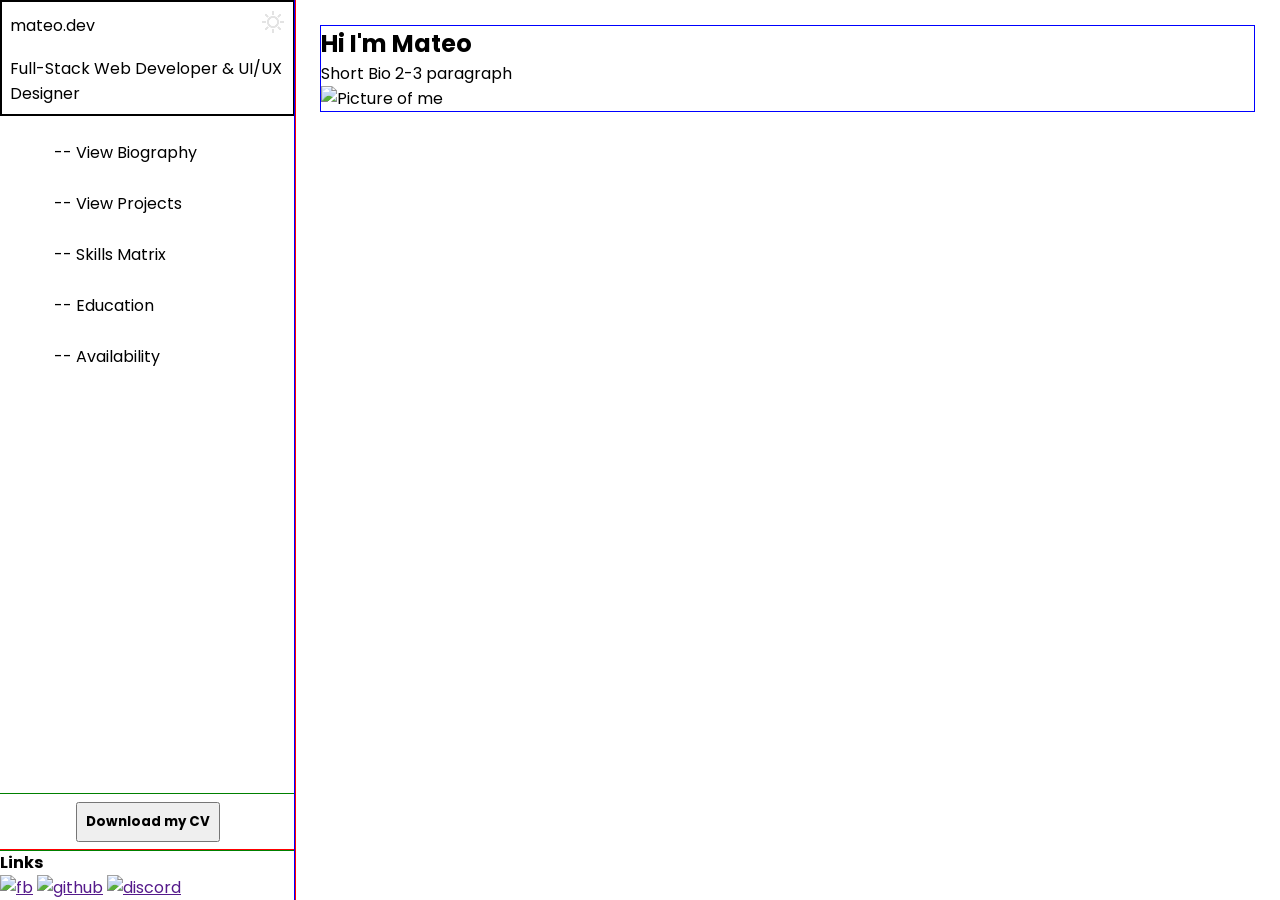
==== index.html @ b5ef06f2 "Initial Commit with made progress" ====
<!DOCTYPE html>
<html lang="en">
<head>
    <meta charset="UTF-8">
    <meta name="viewport" content="width=device-width, initial-scale=1.0">
    <title>Super Portfolio</title>
    <link rel="stylesheet" href="styles.css">
    <link rel="preconnect" href="https://fonts.googleapis.com">
    <link rel="preconnect" href="https://fonts.gstatic.com" crossorigin>
    <link href="https://fonts.googleapis.com/css2?family=Poppins:ital,wght@0,100;0,200;0,300;0,400;0,500;0,600;0,700;0,800;0,900;1,100;1,200;1,300;1,400;1,500;1,600;1,700;1,800;1,900&display=swap" rel="stylesheet">

</head>
<body>
    <aside>
        <div class="header">
            <div class="logo">
                <p class="name">mateo.dev</p>
                <button class="theme"><img src="media/sun.png" alt="Theme"></button>
            </div>
            
            <p class="role">Full-Stack Web Developer & UI/UX Designer</p>
        </div>
        
        <div class="scrollable">
            <ul>
                <li>-- <a href="#bio">View Biography</a></li>
                <li>-- <a href="#projects">View Projects</a></li>
                <li>-- <a href="#skills">Skills Matrix</a></li>
                <li>-- <a href="#education">Education</a></li>
                <li>-- <a href="#availability">Availability</a></li>
            </ul>
        </div>

        <div class="cv">
            <button>Download my CV</button>
        </div>

        <div class="links">
            <h4>Links</h4>
            <div>
                <a href=""><img src="" alt="fb"></a>
                <a href=""><img src="" alt="github"></a>
                <a href=""><img src="" alt="discord"></a>
                <!-- <img src="" alt=""> -->
            </div>
        </div>


    </aside>
    <main>
        <section id="bio" class="bio">
            <h1>Hi I'm Mateo</h1>
            <p>Short Bio 2-3 paragraph</p>
            <img src="" alt="Picture of me">
        </section>
        <section id="skills" class="skills">
            
        </section>
        <section id="education" class="education"></section>
        <section id="availability" class="availability"></section>
    </main>
</body>
</html>
---- styles.css ----
*{
    padding:0;
    margin: 0;
    font-family: "Poppins", sans-serif;
}

html{
    scroll-behavior: smooth;
    
}

body{
    display: grid;
    grid-template-columns: 0.3fr 1fr;
    height: 100vh;
}

aside{
    outline: 1px solid red;
    display: flex;
    flex-direction: column;
}

.header{
    border: 2px black solid;
    gap: 22px;
    padding: 8px;
}

.logo{
    display: flex;
    justify-content: space-between;
    align-items: center;
    margin-bottom: 16px;

    .theme{
        background-color: rgb(252, 252, 252, 0);
        outline: none;
        border: none;
    }
}

.scrollable{
    margin-top: 16px;
    padding: 8px;  
    flex-grow: 1;
    

    ul{
        list-style: none;
        margin-left: 46px;
        /* outline: 1px solid pink; */
    }
    li{
        margin-bottom: 26px; 
    }
    a{
        text-decoration: none;
        color: black;

    }

}

.links{
    outline: 1px solid red;
}

.cv{
    padding: 8px;
    text-align: center;
    outline: 1px solid green;

    button{
        padding: 8px;
        font-weight: bold;

    }
}


main{
    outline: 1px solid blue;
    padding: 26px;
}

.bio{
    outline: 1px solid blue;
}

.skills{

}

.education{

}

.availability{

}
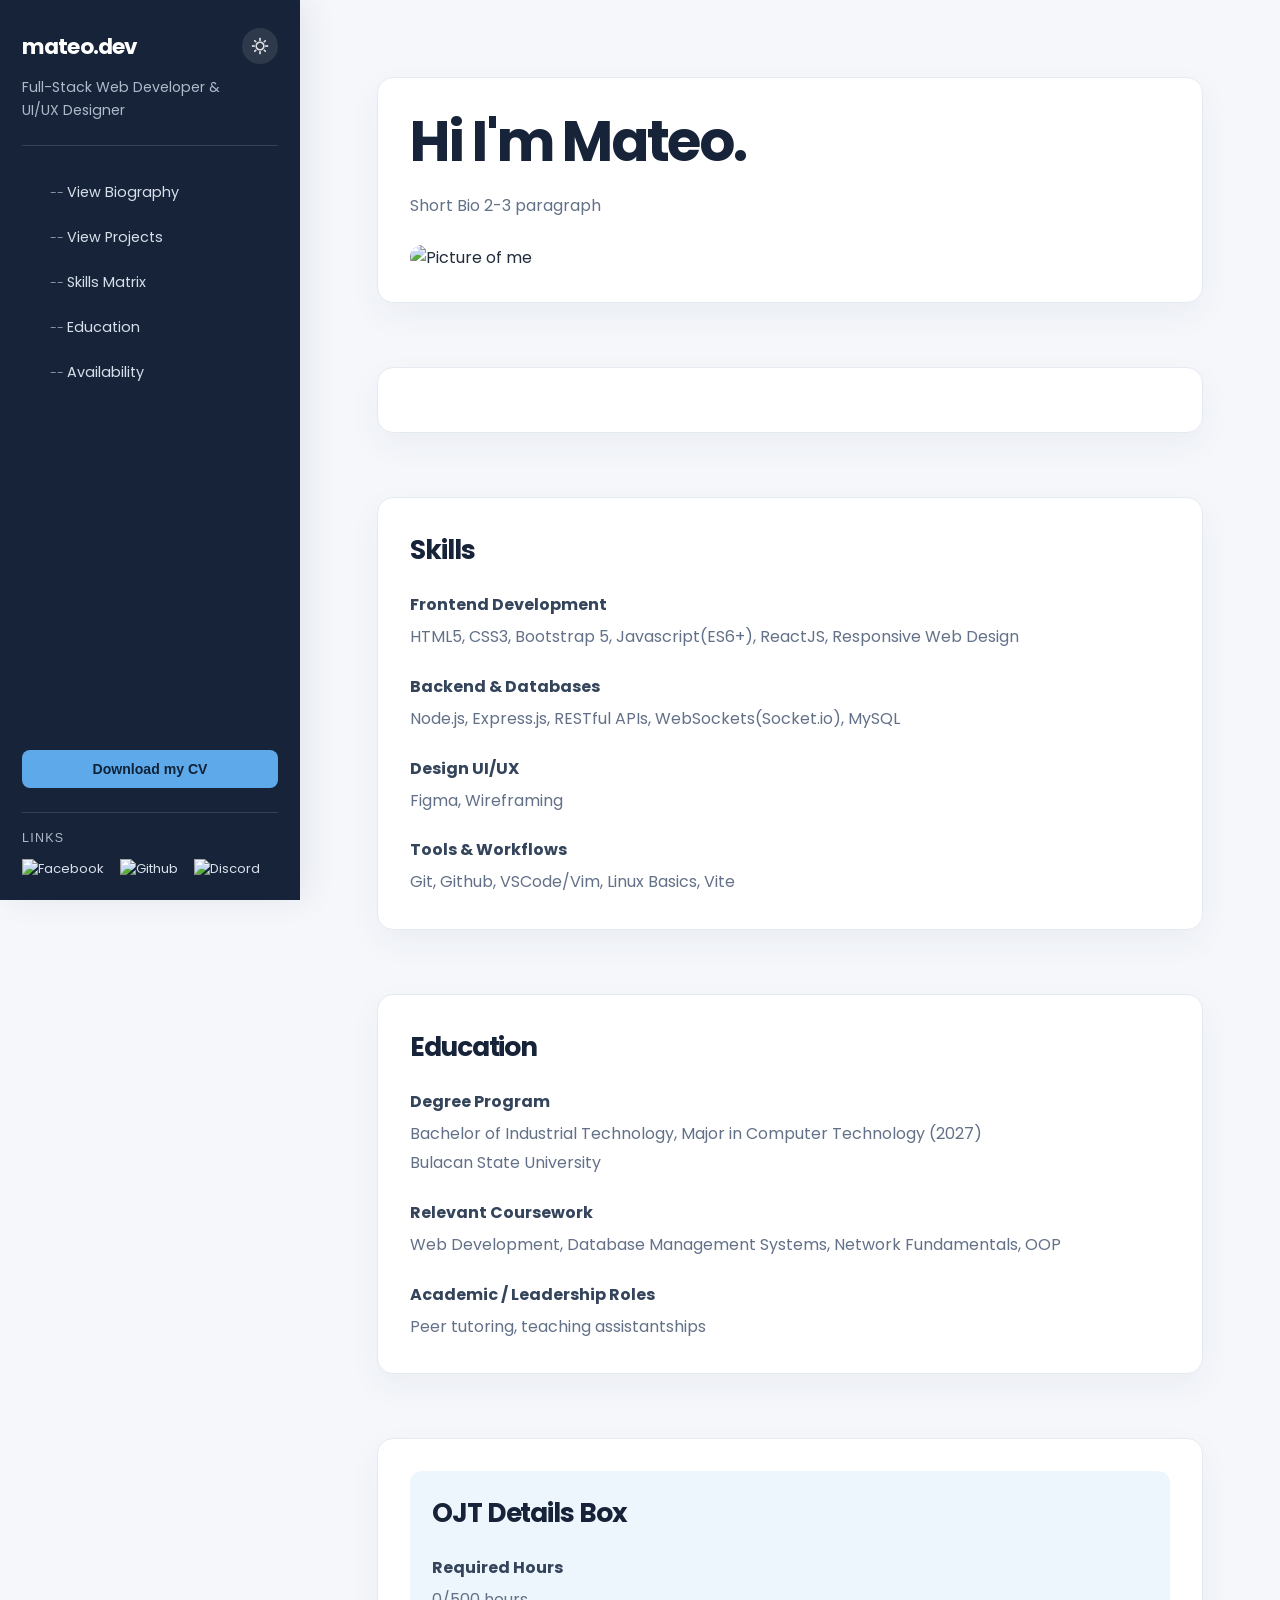
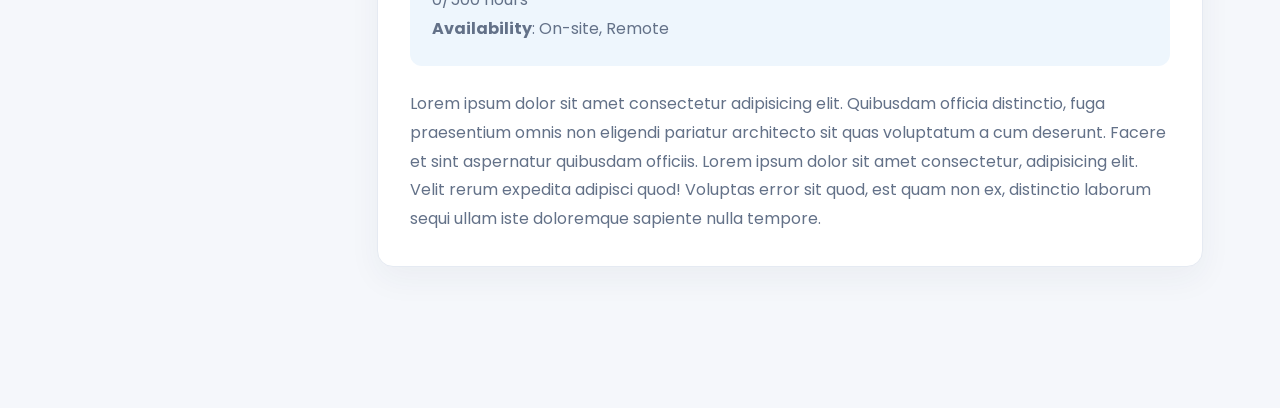
==== commit 51c30cde: "Enhance CSS styles for improved layout and responsiveness" ====
--- a/index.html
+++ b/index.html
@@ -11,7 +11,7 @@
 
 </head>
 <body>
-    <aside>
+    <div class="aside-wrapper">
         <div class="header">
             <div class="logo">
                 <p class="name">mateo.dev</p>
@@ -23,7 +23,7 @@
         
         <div class="scrollable">
             <ul>
-                <li>-- <a href="#bio">View Biography</a></li>
+                <li>--  <a href="#bio">View Biography</a></li>
                 <li>-- <a href="#projects">View Projects</a></li>
                 <li>-- <a href="#skills">Skills Matrix</a></li>
                 <li>-- <a href="#education">Education</a></li>
@@ -38,26 +38,65 @@
         <div class="links">
             <h4>Links</h4>
             <div>
-                <a href=""><img src="" alt="fb"></a>
-                <a href=""><img src="" alt="github"></a>
-                <a href=""><img src="" alt="discord"></a>
+                <a href=""><img src="" alt="Facebook"></a>
+                <a href=""><img src="" alt="Github"></a>
+                <a href=""><img src="" alt="Discord"></a>
                 <!-- <img src="" alt=""> -->
             </div>
         </div>
+    </div>
 
-
-    </aside>
-    <main>
+    <div class="main">
         <section id="bio" class="bio">
-            <h1>Hi I'm Mateo</h1>
+            <h1>Hi I'm Mateo.</h1>
             <p>Short Bio 2-3 paragraph</p>
             <img src="" alt="Picture of me">
         </section>
+
+        <section id="projects" class="projects">
+
+        </section>
+
         <section id="skills" class="skills">
+            <h2>Skills</h2>
+            <h3>Frontend Development</h3>
+            <p>HTML5, CSS3, Bootstrap 5, Javascript(ES6+), ReactJS, Responsive Web Design</p>
+
+            <h3>Backend & Databases</h3>
+            <p>Node.js, Express.js, RESTful APIs, WebSockets(Socket.io), MySQL </p>
+
+            <h3>Design UI/UX</h3>
+            <p>Figma, Wireframing</p>
+
+            <h3>Tools & Workflows</h3>
+            <p>Git, Github, VSCode/Vim, Linux Basics, Vite</p>
+        </section>
+
+        <section id="education" class="education">
+            <h2>Education</h2>
+            <h3>Degree Program</h3>
+            <p>Bachelor of Industrial Technology, Major in Computer Technology (2027)</p>
+            <p>Bulacan State University</p>
+            <h3>Relevant Coursework</h3>
+            <p>Web Development, Database Management Systems, Network Fundamentals, OOP</p>
+            <h3>Academic / Leadership Roles</h3>
+            <p>Peer tutoring, teaching assistantships</p>
+        </section>
+
+        <section id="availability" class="availability">
+            <div class="ojt">
+                <h2>OJT Details Box</h2>
+                <h3>Required Hours</h3>
+                <p>0/500 hours</p>
+                <p><strong>Availability</strong>: On-site, Remote</p>
+            </div>
+
+            <p>Lorem ipsum dolor sit amet consectetur adipisicing elit. Quibusdam officia distinctio, fuga praesentium omnis non eligendi pariatur architecto sit quas voluptatum a cum deserunt. Facere et sint aspernatur quibusdam officiis.
+
+            Lorem ipsum dolor sit amet consectetur, adipisicing elit. Velit rerum expedita adipisci quod! Voluptas error sit quod, est quam non ex, distinctio laborum sequi ullam iste doloremque sapiente nulla tempore.
+            </p>
             
         </section>
-        <section id="education" class="education"></section>
-        <section id="availability" class="availability"></section>
-    </main>
+    </div>
 </body>
 </html>
--- a/styles.css
+++ b/styles.css
@@ -1,101 +1,257 @@
-*{
-    padding:0;
+* {
+    box-sizing: border-box;
     margin: 0;
+    padding: 0;
     font-family: "Poppins", sans-serif;
 }
 
-html{
+:root {
+    color: #202b3c;
+    background: #f5f7fb;
+    font-synthesis: none;
+    text-rendering: optimizeLegibility;
+}
+
+html {
     scroll-behavior: smooth;
-    
-}
-
-body{
-    display: grid;
-    grid-template-columns: 0.3fr 1fr;
-    height: 100vh;
-}
-
-aside{
-    outline: 1px solid red;
+    scroll-padding-top: 24px;
+}
+
+body {
+    min-height: 100vh;
+    background: #f5f7fb;
+}
+
+.aside-wrapper {
+    position: fixed;
+    inset: 0 auto 0 0;
     display: flex;
     flex-direction: column;
-}
-
-.header{
-    border: 2px black solid;
-    gap: 22px;
-    padding: 8px;
-}
-
-.logo{
+    width: 300px;
+    padding: 28px 22px 20px;
+    overflow-y: auto;
+    background: #172338;
+    color: #e8edf5;
+    box-shadow: 8px 0 28px rgb(23 35 56 / 8%);
+    z-index: 10;
+}
+
+.header {
+    padding-bottom: 24px;
+    border-bottom: 1px solid rgb(232 237 245 / 14%);
+}
+
+.logo {
     display: flex;
+    align-items: center;
     justify-content: space-between;
-    align-items: center;
-    margin-bottom: 16px;
-
-    .theme{
-        background-color: rgb(252, 252, 252, 0);
-        outline: none;
-        border: none;
-    }
-}
-
-.scrollable{
-    margin-top: 16px;
-    padding: 8px;  
-    flex-grow: 1;
-    
-
-    ul{
-        list-style: none;
-        margin-left: 46px;
-        /* outline: 1px solid pink; */
-    }
-    li{
-        margin-bottom: 26px; 
-    }
-    a{
-        text-decoration: none;
-        color: black;
-
-    }
-
-}
-
-.links{
-    outline: 1px solid red;
-}
-
-.cv{
-    padding: 8px;
-    text-align: center;
-    outline: 1px solid green;
-
-    button{
-        padding: 8px;
-        font-weight: bold;
-
-    }
-}
-
-
-main{
-    outline: 1px solid blue;
-    padding: 26px;
-}
-
-.bio{
-    outline: 1px solid blue;
-}
-
-.skills{
-
-}
-
-.education{
-
-}
-
-.availability{
-
-}+    gap: 16px;
+    margin-bottom: 12px;
+}
+
+.name {
+    font-size: 1.35rem;
+    font-weight: 700;
+    letter-spacing: -0.04em;
+    color: #fff;
+}
+
+.theme {
+    display: grid;
+    width: 36px;
+    height: 36px;
+    place-items: center;
+    border: 0;
+    border-radius: 50%;
+    background: rgb(255 255 255 / 10%);
+    cursor: pointer;
+}
+
+.theme img {
+    width: 18px;
+    height: 18px;
+}
+
+.role {
+    max-width: 220px;
+    color: #aeb9ca;
+    font-size: 0.88rem;
+    line-height: 1.6;
+}
+
+.scrollable {
+    flex: 1;
+    margin-top: 28px;
+    margin-left: 28px;
+}
+.scrollable ul {
+    display: grid;
+    gap: 8px;
+    list-style: none;
+}
+
+.scrollable li {
+    color: #8392a8;
+    font-size: 0.78rem;
+}
+
+.scrollable a {
+    display: inline-block;
+    padding: 8px 0;
+    color: #d7dfeb;
+    font-size: 0.9rem;
+    text-decoration: none;
+    transition:  300ms ease;
+}
+
+.scrollable a:hover,
+.scrollable a:focus-visible,
+.scrollable a:active {
+    color: #8bc5ff;
+    transform: scale(1.2);
+    transform: translateX(10px);
+}
+
+.cv {
+    margin: 24px 0;
+}
+
+.cv button {
+    width: 100%;
+    padding: 11px 14px;
+    border: 0;
+    border-radius: 8px;
+    background: #5da9e9;
+    color: #102238;
+    font-size: 0.88rem;
+    font-weight: 600;
+    cursor: pointer;
+    transition: background 160ms ease, transform 160ms ease;
+}
+
+.cv button:hover {
+    transform: translateY(-1px);
+    background: #82c1f5;
+}
+
+.links {
+    padding-top: 18px;
+    border-top: 1px solid rgb(232 237 245 / 14%);
+}
+
+.links h4 {
+    margin-bottom: 10px;
+    color: #aeb9ca;
+    font-size: 0.78rem;
+    font-weight: 500;
+    text-transform: uppercase;
+    letter-spacing: 0.1em;
+}
+
+.links a {
+    margin-right: 12px;
+    color: #d7dfeb;
+    font-size: 0.82rem;
+    text-decoration: none;
+}
+
+.links a:hover,
+.links a:focus-visible {
+    color: #8bc5ff;
+}
+
+.main {
+    width: calc(100% - 300px);
+    min-height: 100vh;
+    margin-left: 300px;
+    padding: clamp(32px, 6vw, 88px);
+}
+
+.main section {
+    max-width: 900px;
+    margin: 0 auto 64px;
+    padding: 32px;
+    border: 1px solid #e5eaf2;
+    border-radius: 16px;
+    background: #fff;
+    box-shadow: 0 12px 32px rgb(34 53 79 / 5%);
+}
+
+.main section:empty {
+    display: none;
+}
+
+.main h1,
+.main h2 {
+    margin-bottom: 18px;
+    color: #172338;
+    letter-spacing: -0.04em;
+}
+
+.main h1 {
+    font-size: clamp(2rem, 5vw, 3.5rem);
+    line-height: 1.15;
+}
+
+.main h2 {
+    font-size: 1.65rem;
+}
+
+.main h3 {
+    margin: 22px 0 6px;
+    color: #34445b;
+    font-size: 1rem;
+}
+
+.main p {
+    color: #637188;
+    line-height: 1.8;
+}
+
+.bio img {
+    display: block;
+    max-width: 100%;
+    margin-top: 24px;
+    border-radius: 12px;
+}
+
+.availability .ojt {
+    margin-bottom: 24px;
+    padding: 22px;
+    border-radius: 12px;
+    background: #eef6fd;
+}
+
+@media (max-width: 760px) {
+    .aside-wrapper {
+        position: relative;
+        width: 100%;
+        min-height: auto;
+        padding: 20px;
+    }
+
+    .scrollable {
+        margin-top: 18px;
+    }
+
+    .scrollable ul {
+        grid-template-columns: repeat(auto-fit, minmax(135px, 1fr));
+        gap: 4px 12px;
+    }
+
+    .cv {
+        margin: 18px 0;
+    }
+
+    .main {
+        width: 100%;
+        min-height: auto;
+        margin-left: 0;
+        padding: 24px 16px;
+    }
+
+    .main section {
+        margin-bottom: 24px;
+        padding: 24px 20px;
+    }
+}
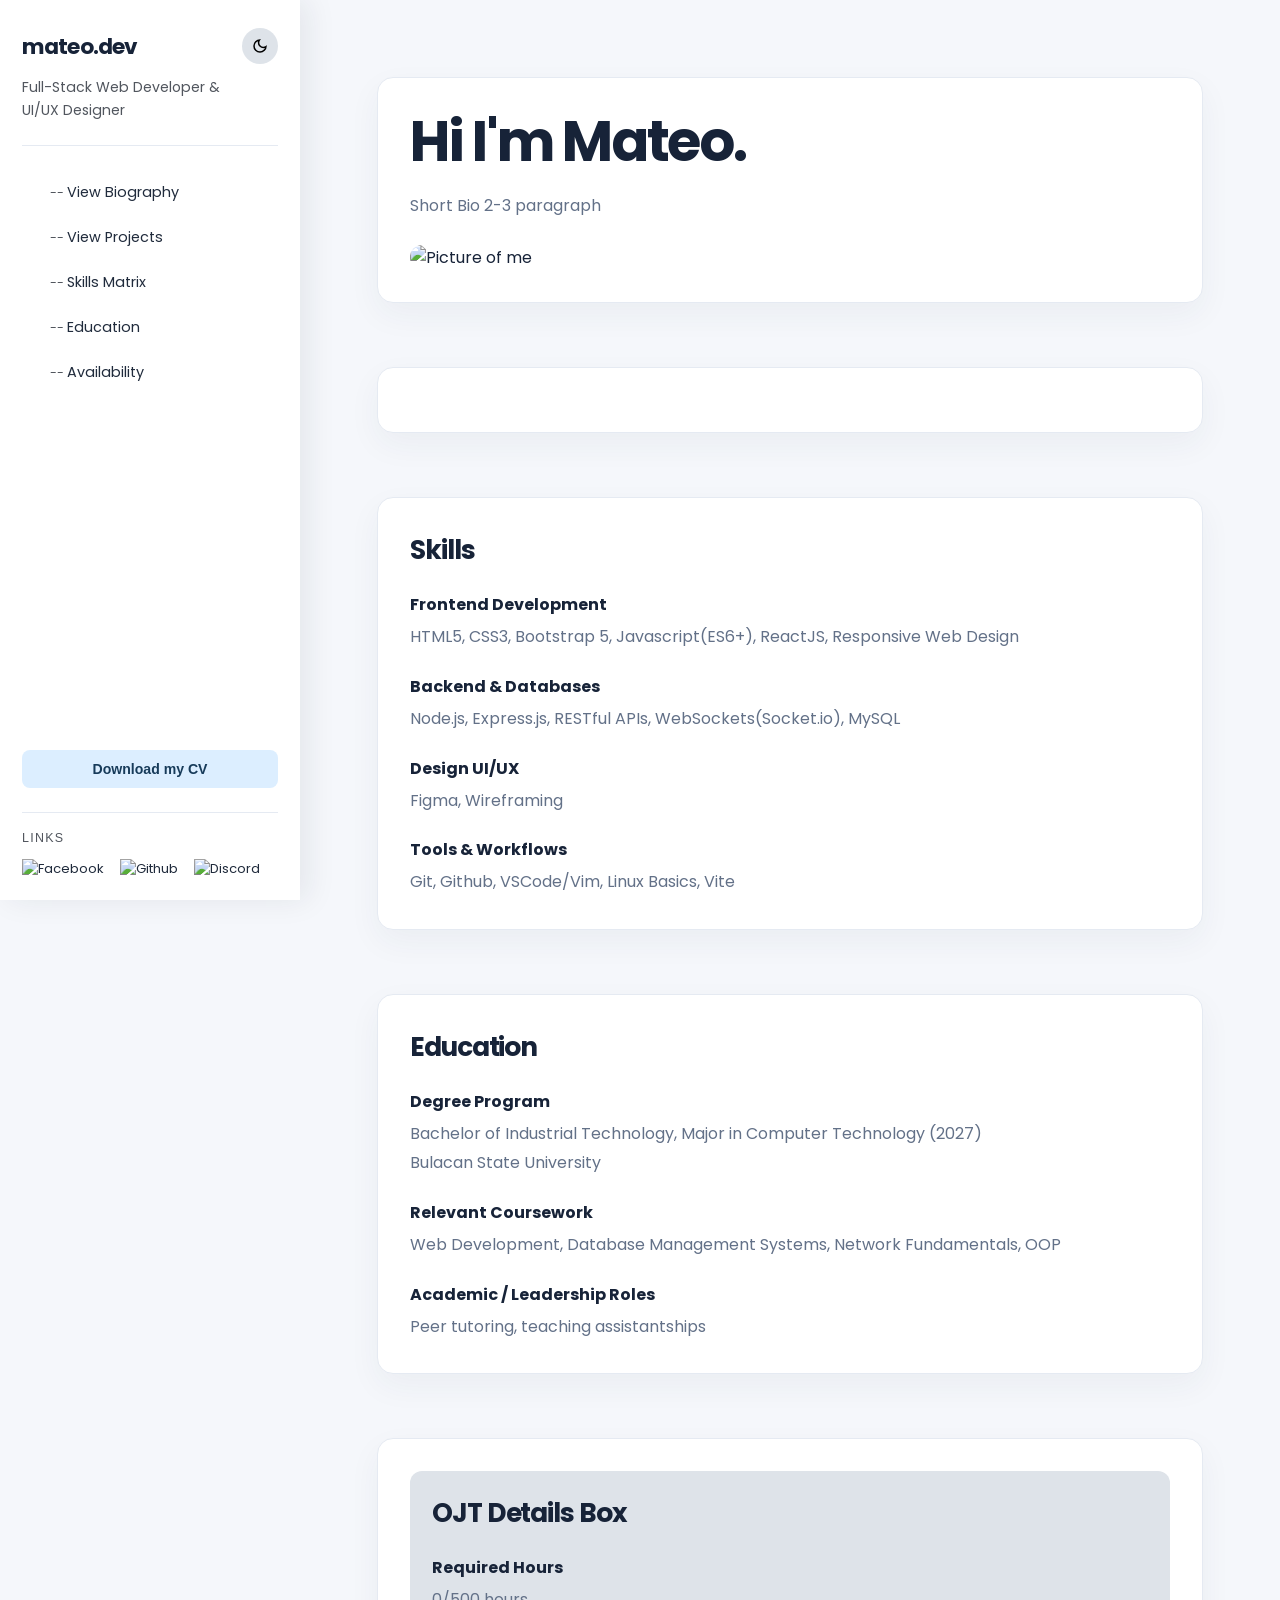
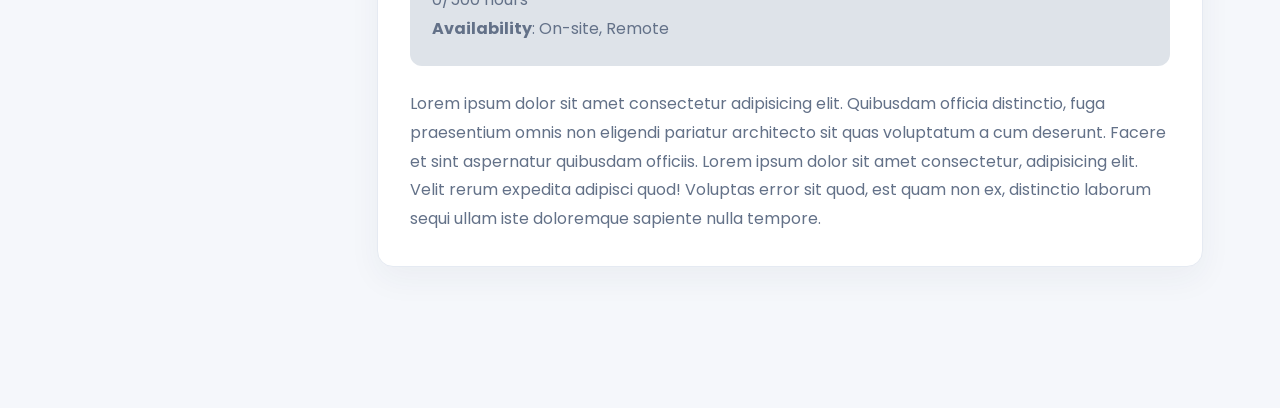
==== commit 8e313631: "Implement dark mode toggle functionality and update styles for theme support" ====
--- a/index.html
+++ b/index.html
@@ -15,7 +15,9 @@
         <div class="header">
             <div class="logo">
                 <p class="name">mateo.dev</p>
-                <button class="theme"><img src="media/sun.png" alt="Theme"></button>
+                <button class="theme" type="button" aria-label="Switch to dark theme" aria-pressed="false">
+                    <img src="media/dark.svg" alt="">
+                </button>
             </div>
             
             <p class="role">Full-Stack Web Developer & UI/UX Designer</p>
@@ -98,5 +100,6 @@
             
         </section>
     </div>
+    <script src="script.js" defer></script>
 </body>
 </html>
--- a/styles.css
+++ b/styles.css
@@ -6,10 +6,47 @@
 }
 
 :root {
-    color: #202b3c;
-    background: #f5f7fb;
+    color-scheme: light;
+    --page-background: #f5f7fb;
+    --surface: #fff;
+    --surface-muted: #dee3e9;
+    --sidebar-background: #fff;
+    --sidebar-text: #202b3c;
+    --sidebar-muted: #51565e;
+    --sidebar-border: #e5eaf2;
+    --heading: #172338;
+    --body-text: #637188;
+    --card-border: #e5eaf2;
+    --card-shadow: rgb(34 53 79 / 5%);
+    --accent: #2879b9;
+    --accent-hover: #175c91;
+    --button-background: #dceeff;
+    --button-text: #173b5a;
+    --theme-icon-filter: brightness(0) saturate(100%);
+    color: var(--heading);
+    background: var(--page-background);
     font-synthesis: none;
     text-rendering: optimizeLegibility;
+}
+
+:root[data-theme="dark"] {
+    color-scheme: dark;
+    --page-background: #111827;
+    --surface: #1b2638;
+    --surface-muted: #24354b;
+    --sidebar-background: #0c1421;
+    --sidebar-text: #e8edf5;
+    --sidebar-muted: #767f8b;
+    --sidebar-border: #2e3b4e;
+    --heading: #f2f5fa;
+    --body-text: #bac5d4;
+    --card-border: #2e3b4e;
+    --card-shadow: rgb(0 0 0 / 16%);
+    --accent: #8bc5ff;
+    --accent-hover: #b4dcff;
+    --button-background: #315a7d;
+    --button-text: #f2f7fc;
+    --theme-icon-filter: brightness(0) invert(1);
 }
 
 html {
@@ -19,7 +56,7 @@
 
 body {
     min-height: 100vh;
-    background: #f5f7fb;
+    background: var(--page-background);
 }
 
 .aside-wrapper {
@@ -30,15 +67,15 @@
     width: 300px;
     padding: 28px 22px 20px;
     overflow-y: auto;
-    background: #172338;
-    color: #e8edf5;
+    background: var(--sidebar-background);
+    color: var(--sidebar-text);
     box-shadow: 8px 0 28px rgb(23 35 56 / 8%);
     z-index: 10;
 }
 
 .header {
     padding-bottom: 24px;
-    border-bottom: 1px solid rgb(232 237 245 / 14%);
+    border-bottom: 1px solid var(--sidebar-border);
 }
 
 .logo {
@@ -53,7 +90,7 @@
     font-size: 1.35rem;
     font-weight: 700;
     letter-spacing: -0.04em;
-    color: #fff;
+    color: var(--heading);
 }
 
 .theme {
@@ -63,18 +100,19 @@
     place-items: center;
     border: 0;
     border-radius: 50%;
-    background: rgb(255 255 255 / 10%);
+    background-color: var(--surface-muted);
     cursor: pointer;
 }
 
 .theme img {
     width: 18px;
     height: 18px;
+    filter: var(--theme-icon-filter);
 }
 
 .role {
     max-width: 220px;
-    color: #aeb9ca;
+    color: var(--sidebar-muted);
     font-size: 0.88rem;
     line-height: 1.6;
 }
@@ -91,14 +129,14 @@
 }
 
 .scrollable li {
-    color: #8392a8;
+    color: var(--sidebar-muted);
     font-size: 0.78rem;
 }
 
 .scrollable a {
     display: inline-block;
     padding: 8px 0;
-    color: #d7dfeb;
+    color: var(--sidebar-text);
     font-size: 0.9rem;
     text-decoration: none;
     transition:  300ms ease;
@@ -107,7 +145,7 @@
 .scrollable a:hover,
 .scrollable a:focus-visible,
 .scrollable a:active {
-    color: #8bc5ff;
+    color: var(--accent);
     transform: scale(1.2);
     transform: translateX(10px);
 }
@@ -121,8 +159,8 @@
     padding: 11px 14px;
     border: 0;
     border-radius: 8px;
-    background: #5da9e9;
-    color: #102238;
+    background: var(--button-background);
+    color: var(--button-text);
     font-size: 0.88rem;
     font-weight: 600;
     cursor: pointer;
@@ -131,17 +169,17 @@
 
 .cv button:hover {
     transform: translateY(-1px);
-    background: #82c1f5;
+    background: var(--accent);
 }
 
 .links {
     padding-top: 18px;
-    border-top: 1px solid rgb(232 237 245 / 14%);
+    border-top: 1px solid var(--sidebar-border);
 }
 
 .links h4 {
     margin-bottom: 10px;
-    color: #aeb9ca;
+    color: var(--sidebar-muted);
     font-size: 0.78rem;
     font-weight: 500;
     text-transform: uppercase;
@@ -150,14 +188,14 @@
 
 .links a {
     margin-right: 12px;
-    color: #d7dfeb;
+    color: var(--sidebar-text);
     font-size: 0.82rem;
     text-decoration: none;
 }
 
 .links a:hover,
 .links a:focus-visible {
-    color: #8bc5ff;
+    color: var(--accent);
 }
 
 .main {
@@ -171,10 +209,10 @@
     max-width: 900px;
     margin: 0 auto 64px;
     padding: 32px;
-    border: 1px solid #e5eaf2;
+    border: 1px solid var(--card-border);
     border-radius: 16px;
-    background: #fff;
-    box-shadow: 0 12px 32px rgb(34 53 79 / 5%);
+    background: var(--surface);
+    box-shadow: 0 12px 32px var(--card-shadow);
 }
 
 .main section:empty {
@@ -184,7 +222,7 @@
 .main h1,
 .main h2 {
     margin-bottom: 18px;
-    color: #172338;
+    color: var(--heading);
     letter-spacing: -0.04em;
 }
 
@@ -199,12 +237,12 @@
 
 .main h3 {
     margin: 22px 0 6px;
-    color: #34445b;
+    color: var(--heading);
     font-size: 1rem;
 }
 
 .main p {
-    color: #637188;
+    color: var(--body-text);
     line-height: 1.8;
 }
 
@@ -219,7 +257,7 @@
     margin-bottom: 24px;
     padding: 22px;
     border-radius: 12px;
-    background: #eef6fd;
+    background: var(--surface-muted);
 }
 
 @media (max-width: 760px) {
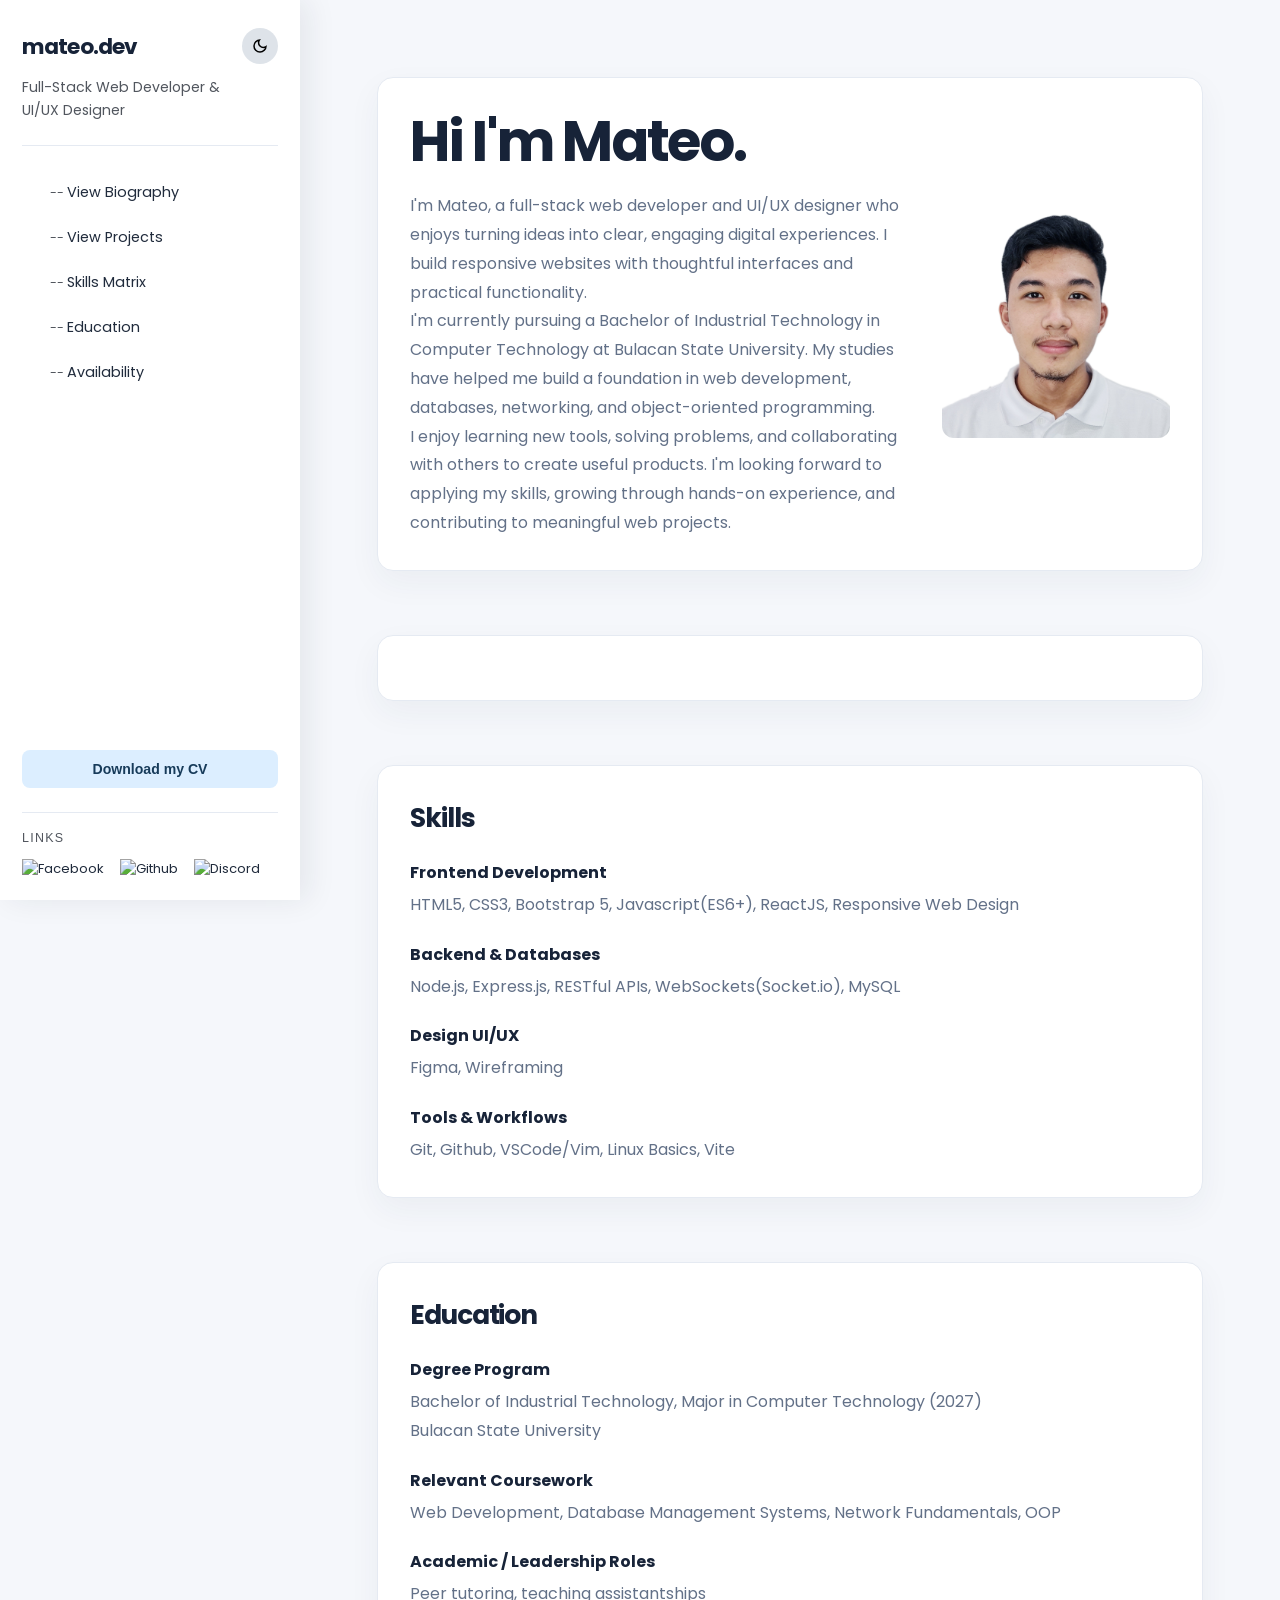
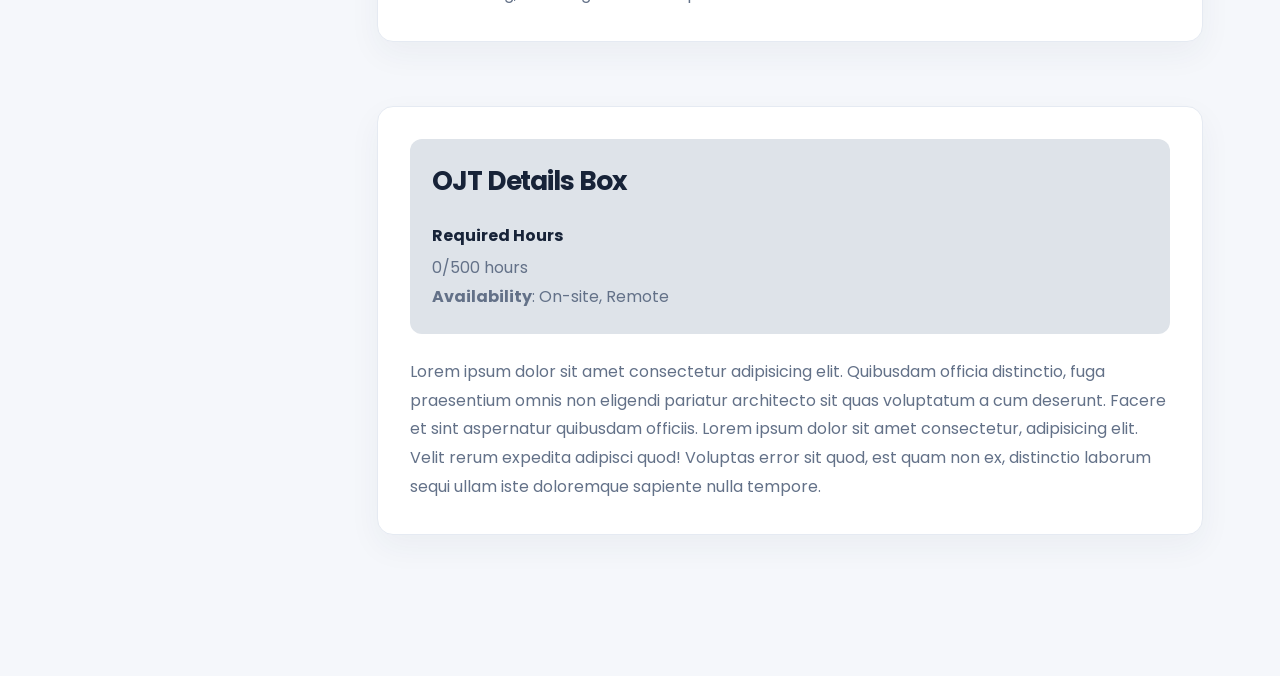
==== commit fa4122c3: "Added biography, hero picture, place img to right of the section." ====
--- a/index.html
+++ b/index.html
@@ -50,13 +50,17 @@
 
     <div class="main">
         <section id="bio" class="bio">
-            <h1>Hi I'm Mateo.</h1>
-            <p>Short Bio 2-3 paragraph</p>
-            <img src="" alt="Picture of me">
+            <div class="bio-content">
+                <h1>Hi I'm Mateo.</h1>
+                <p>I'm Mateo, a full-stack web developer and UI/UX designer who enjoys turning ideas into clear, engaging digital experiences. I build responsive websites with thoughtful interfaces and practical functionality.</p>
+                <p>I'm currently pursuing a Bachelor of Industrial Technology in Computer Technology at Bulacan State University. My studies have helped me build a foundation in web development, databases, networking, and object-oriented programming.</p>
+                <p>I enjoy learning new tools, solving problems, and collaborating with others to create useful products. I'm looking forward to applying my skills, growing through hands-on experience, and contributing to meaningful web projects.</p>
+            </div>
+            <img src="media/picture.jpg" alt="Picture of me">
         </section>
 
         <section id="projects" class="projects">
-
+                
         </section>
 
         <section id="skills" class="skills">
--- a/styles.css
+++ b/styles.css
@@ -219,6 +219,13 @@
     display: none;
 }
 
+.bio {
+    display: grid;
+    grid-template-columns: minmax(0, 1fr) minmax(180px, 30%);
+    align-items: center;
+    gap: 28px;
+}
+
 .main h1,
 .main h2 {
     margin-bottom: 18px;
@@ -248,8 +255,8 @@
 
 .bio img {
     display: block;
-    max-width: 100%;
-    margin-top: 24px;
+    width: 100%;
+    height: auto;
     border-radius: 12px;
 }
 
@@ -292,4 +299,14 @@
         margin-bottom: 24px;
         padding: 24px 20px;
     }
-}
+
+    .bio {
+        grid-template-columns: 1fr;
+        gap: 20px;
+    }
+
+    .bio img {
+        max-width: 320px;
+        justify-self: center;
+    }
+}
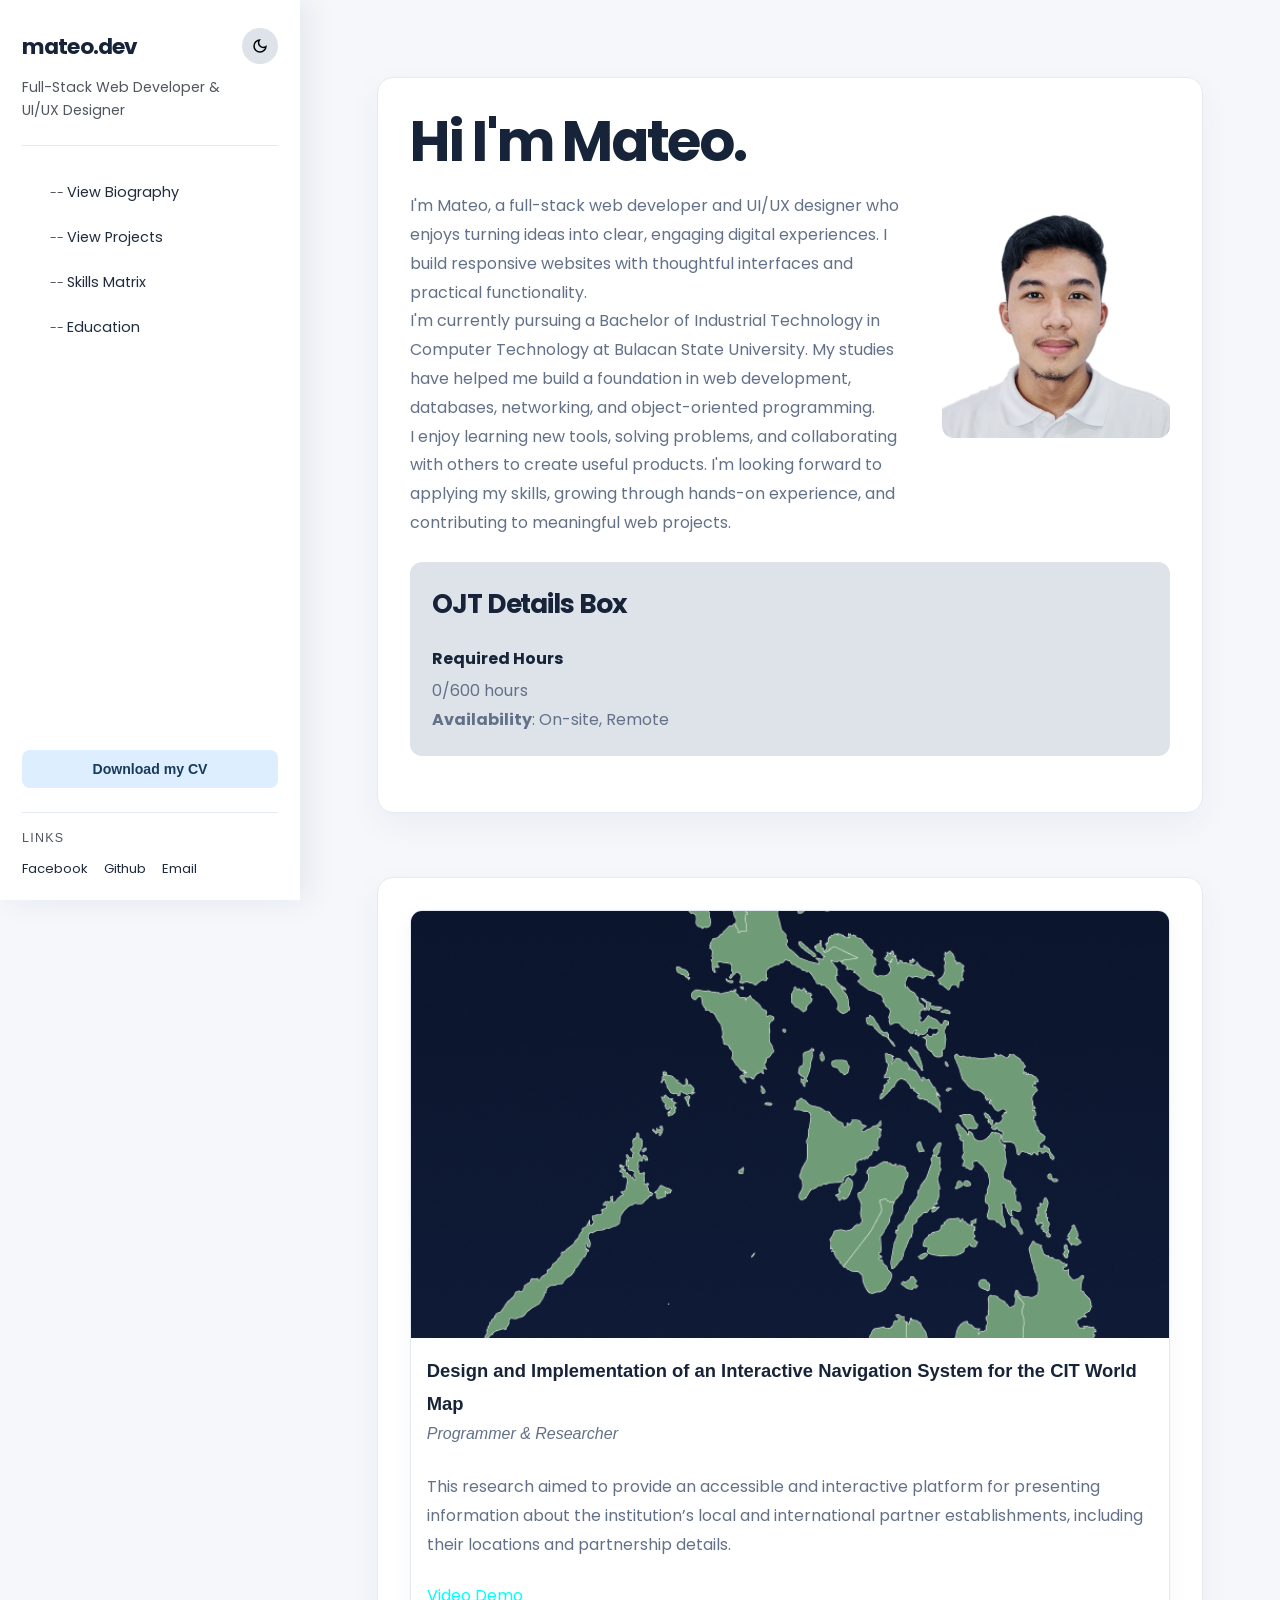
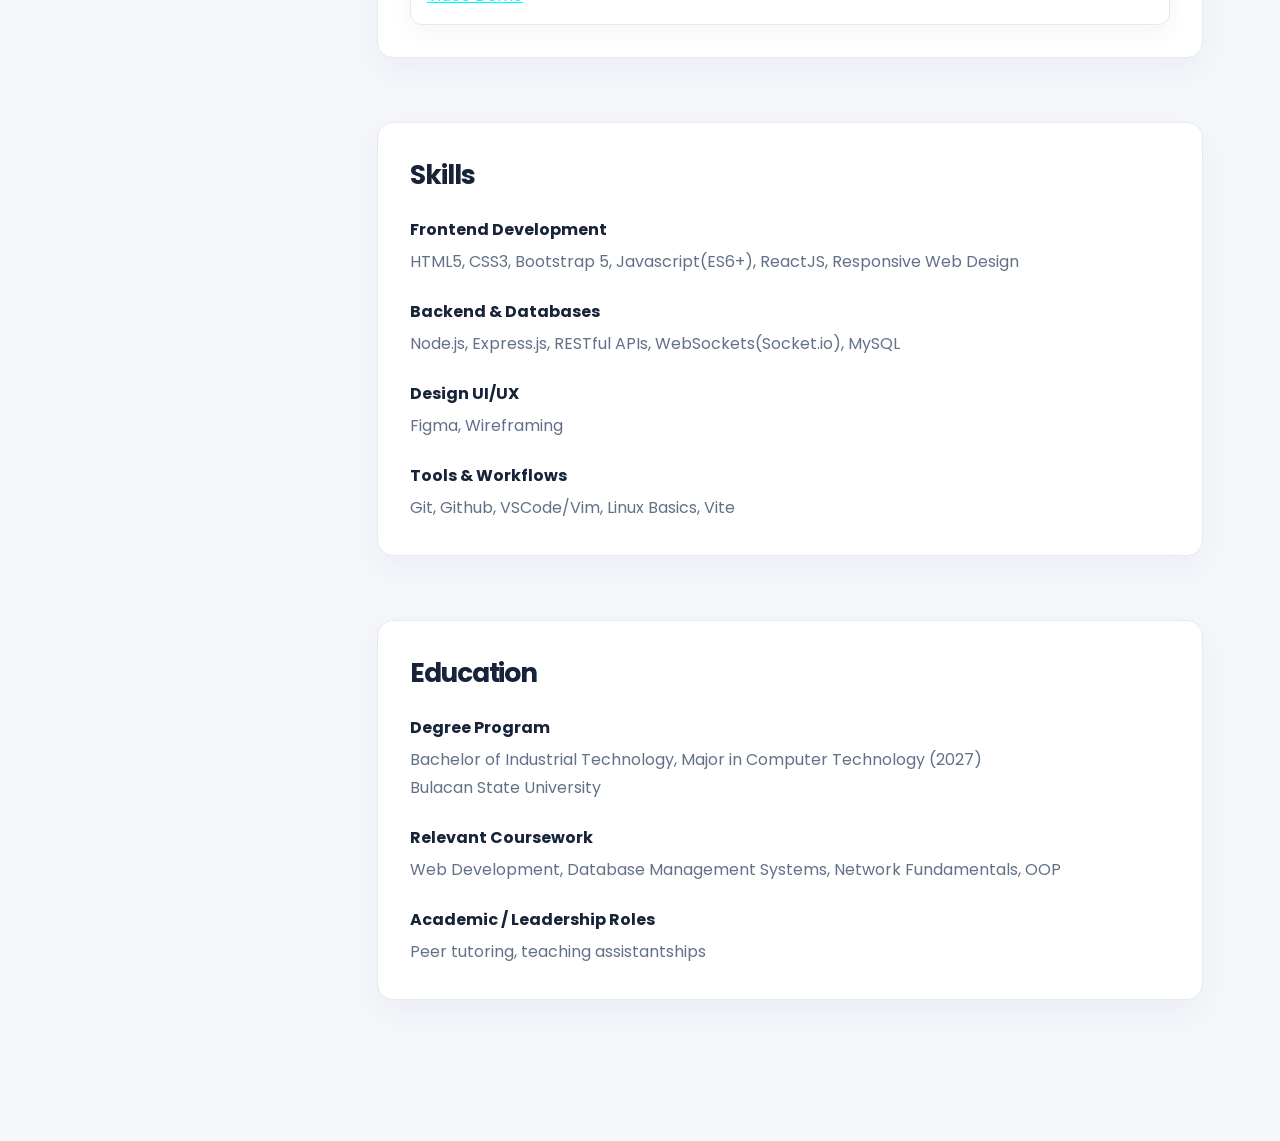
==== commit 286bbf30: "Refactor bio section and add project showcase with updated styles" ====
--- a/index.html
+++ b/index.html
@@ -4,6 +4,7 @@
     <meta charset="UTF-8">
     <meta name="viewport" content="width=device-width, initial-scale=1.0">
     <title>Super Portfolio</title>
+    <link rel="shortcut icon" href="media/portfolio.ico" type="image/x-icon">
     <link rel="stylesheet" href="styles.css">
     <link rel="preconnect" href="https://fonts.googleapis.com">
     <link rel="preconnect" href="https://fonts.gstatic.com" crossorigin>
@@ -29,7 +30,7 @@
                 <li>-- <a href="#projects">View Projects</a></li>
                 <li>-- <a href="#skills">Skills Matrix</a></li>
                 <li>-- <a href="#education">Education</a></li>
-                <li>-- <a href="#availability">Availability</a></li>
+                <!-- <li>-- <a href="#availability">Availability</a></li> -->
             </ul>
         </div>
 
@@ -40,27 +41,45 @@
         <div class="links">
             <h4>Links</h4>
             <div>
-                <a href=""><img src="" alt="Facebook"></a>
-                <a href=""><img src="" alt="Github"></a>
-                <a href=""><img src="" alt="Discord"></a>
-                <!-- <img src="" alt=""> -->
+                <a href="https://www.facebook.com/mateo.gargarita.1">Facebook</a>
+                <a href="https://github.com/Gargarita20">Github</a>
+                <a href="mateogargarita05@gmail.com">Email</a>
             </div>
         </div>
     </div>
 
     <div class="main">
         <section id="bio" class="bio">
-            <div class="bio-content">
+            <div class="bio-wrapper">
+                <div class="bio-content">
                 <h1>Hi I'm Mateo.</h1>
                 <p>I'm Mateo, a full-stack web developer and UI/UX designer who enjoys turning ideas into clear, engaging digital experiences. I build responsive websites with thoughtful interfaces and practical functionality.</p>
                 <p>I'm currently pursuing a Bachelor of Industrial Technology in Computer Technology at Bulacan State University. My studies have helped me build a foundation in web development, databases, networking, and object-oriented programming.</p>
                 <p>I enjoy learning new tools, solving problems, and collaborating with others to create useful products. I'm looking forward to applying my skills, growing through hands-on experience, and contributing to meaningful web projects.</p>
+                </div>
+                <img src="media/picture.jpg" alt="Picture of me">
             </div>
-            <img src="media/picture.jpg" alt="Picture of me">
+            <div id="availability" class="availability">
+                <div class="ojt">
+                    <h2>OJT Details Box</h2>
+                    <h3>Required Hours</h3>
+                    <p>0/600 hours</p>
+                    <p><strong>Availability</strong>: On-site, Remote</p>
+                </div>
+            </div>
         </section>
 
+
         <section id="projects" class="projects">
-                
+            <div class="proj-container">
+                <img src="media/proj1.png" alt="Project 1">
+                <div class="proj-info">
+                    <p class="proj-title">Design and Implementation of an Interactive Navigation System for the CIT World Map</p>
+                    <p class="proj-role">Programmer & Researcher</p>
+                    <p class="proj-intro"> This research aimed to provide an accessible and interactive platform for presenting information about the institution’s local and international partner establishments, including their locations and partnership details.</p>
+                    <a class="proj-link" href="#">Video Demo</a>
+                </div>
+            </div>
         </section>
 
         <section id="skills" class="skills">
@@ -89,20 +108,7 @@
             <p>Peer tutoring, teaching assistantships</p>
         </section>
 
-        <section id="availability" class="availability">
-            <div class="ojt">
-                <h2>OJT Details Box</h2>
-                <h3>Required Hours</h3>
-                <p>0/500 hours</p>
-                <p><strong>Availability</strong>: On-site, Remote</p>
-            </div>
 
-            <p>Lorem ipsum dolor sit amet consectetur adipisicing elit. Quibusdam officia distinctio, fuga praesentium omnis non eligendi pariatur architecto sit quas voluptatum a cum deserunt. Facere et sint aspernatur quibusdam officiis.
-
-            Lorem ipsum dolor sit amet consectetur, adipisicing elit. Velit rerum expedita adipisci quod! Voluptas error sit quod, est quam non ex, distinctio laborum sequi ullam iste doloremque sapiente nulla tempore.
-            </p>
-            
-        </section>
     </div>
     <script src="script.js" defer></script>
 </body>
--- a/styles.css
+++ b/styles.css
@@ -220,10 +220,15 @@
 }
 
 .bio {
+    display: block;
+}
+
+.bio-wrapper {
     display: grid;
     grid-template-columns: minmax(0, 1fr) minmax(180px, 30%);
     align-items: center;
     gap: 28px;
+    margin-bottom: 24px;
 }
 
 .main h1,
@@ -300,7 +305,7 @@
         padding: 24px 20px;
     }
 
-    .bio {
+    .bio-wrapper {
         grid-template-columns: 1fr;
         gap: 20px;
     }
@@ -310,3 +315,47 @@
         justify-self: center;
     }
 }
+
+.projects {
+    display: grid;
+    grid-template-columns: repeat(auto-fit, minmax(min(100%, 240px), 1fr));
+    gap: 20px;
+}
+
+.proj-container {
+    width: 100%;
+    overflow: hidden;
+    border: 1px solid var(--card-border);
+    border-radius: 12px;
+    background: var(--surface);
+    box-shadow: 0 8px 20px var(--card-shadow);
+}
+
+.proj-container img {
+    display: block;
+    width: 100%;
+    aspect-ratio: 16 / 9;
+    object-fit: cover;
+}
+
+.proj-info {
+    padding: 16px;
+}
+
+.proj-info .proj-title {
+    color: var(--heading);
+    font-size: 1.15rem;
+    font-weight: 600;
+}
+
+.proj-role{
+    font-style: italic;
+}
+
+.proj-intro{
+    margin: 24px 0;
+}
+
+.proj-link{
+    color: aqua;
+}
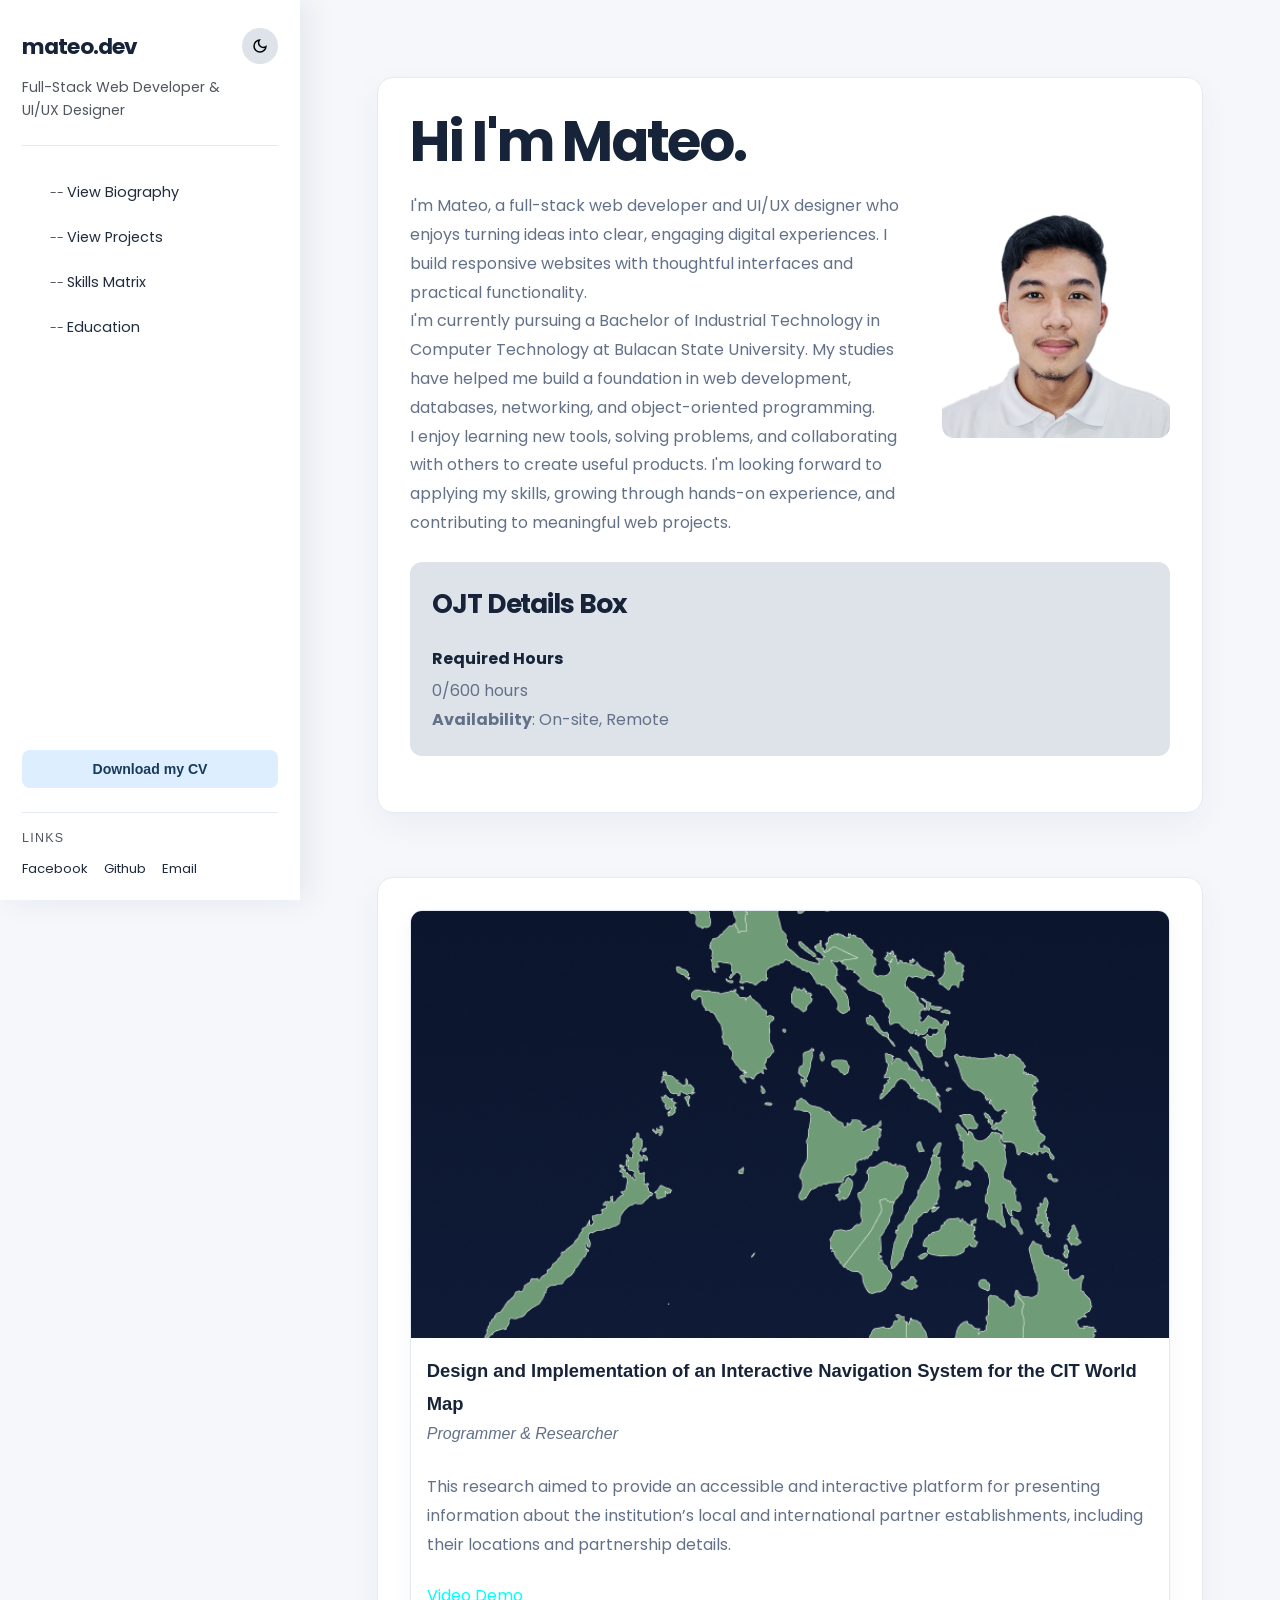
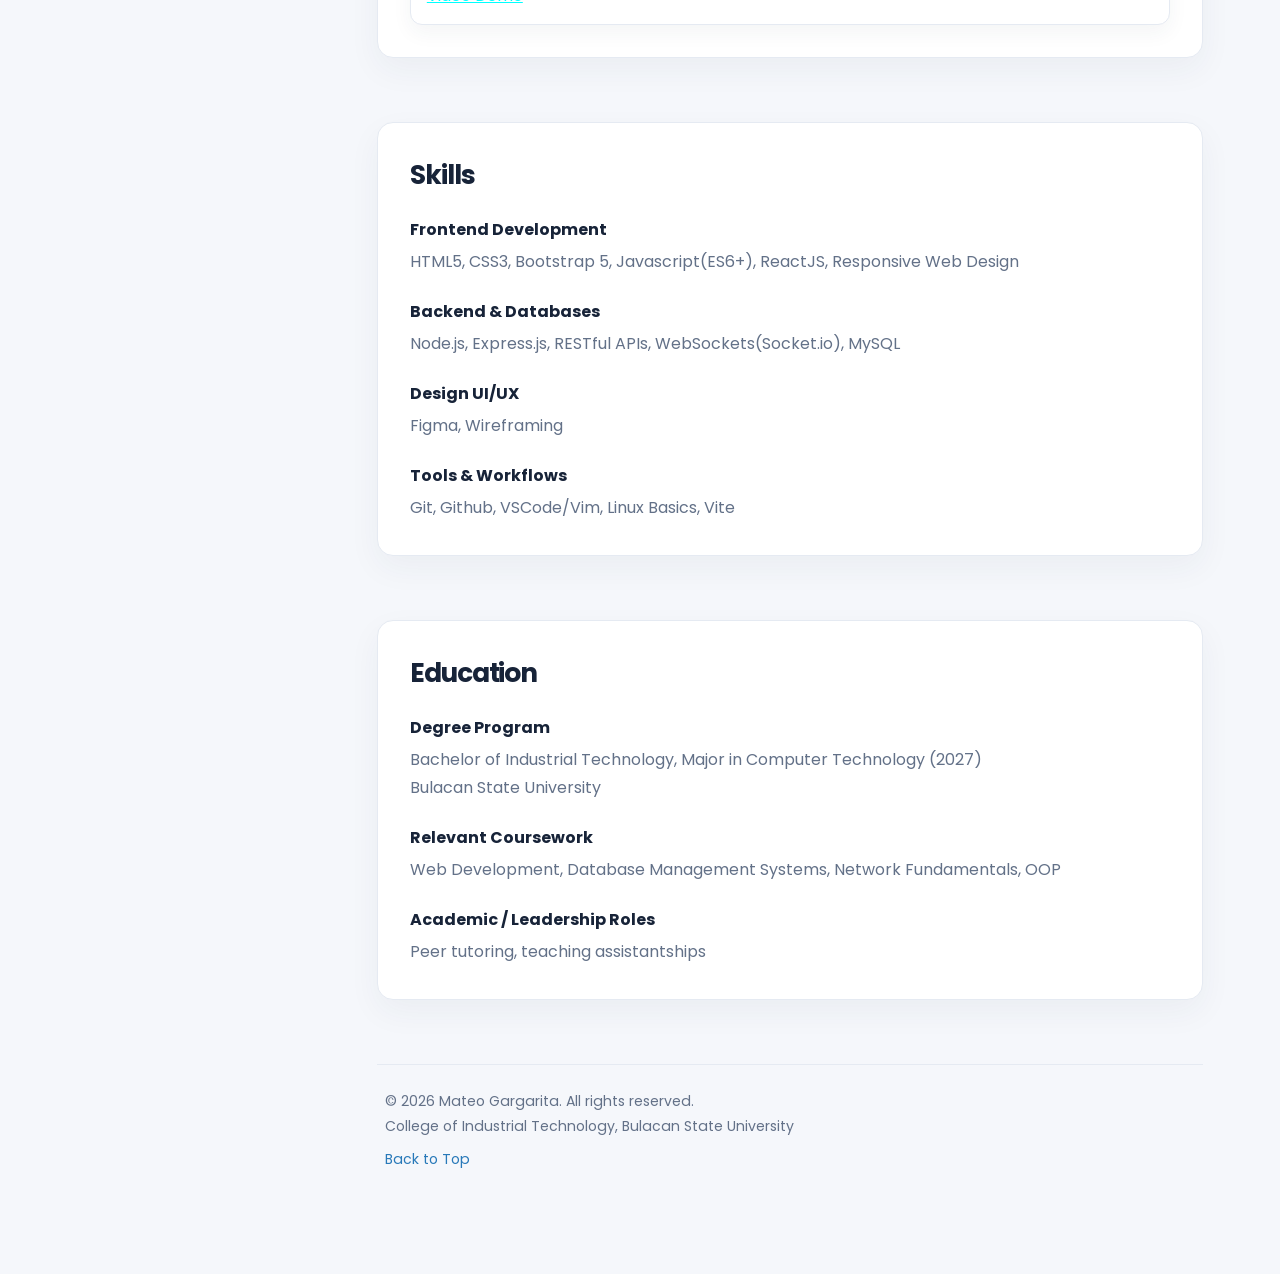
==== commit bb86aa44: "Place css files to made css folder, and added a footer in index.html" ====
--- a/index.html
+++ b/index.html
@@ -5,13 +5,13 @@
     <meta name="viewport" content="width=device-width, initial-scale=1.0">
     <title>Super Portfolio</title>
     <link rel="shortcut icon" href="media/portfolio.ico" type="image/x-icon">
-    <link rel="stylesheet" href="styles.css">
+    <link rel="stylesheet" href="css/styles.css">
     <link rel="preconnect" href="https://fonts.googleapis.com">
     <link rel="preconnect" href="https://fonts.gstatic.com" crossorigin>
     <link href="https://fonts.googleapis.com/css2?family=Poppins:ital,wght@0,100;0,200;0,300;0,400;0,500;0,600;0,700;0,800;0,900;1,100;1,200;1,300;1,400;1,500;1,600;1,700;1,800;1,900&display=swap" rel="stylesheet">
 
 </head>
-<body>
+<body id="top">
     <div class="aside-wrapper">
         <div class="header">
             <div class="logo">
@@ -35,7 +35,7 @@
         </div>
 
         <div class="cv">
-            <button>Download my CV</button>
+            <a class="cv-download" href="mateo-gargarita-cv.html" download="Mateo-Gargarita-CV.html">Download my CV</a>
         </div>
 
         <div class="links">
@@ -108,6 +108,11 @@
             <p>Peer tutoring, teaching assistantships</p>
         </section>
 
+        <footer class="footer">
+            <p>&copy; 2026 Mateo Gargarita. All rights reserved.</p>
+            <p>College of Industrial Technology, Bulacan State University</p>
+            <a href="#top">Back to Top</a>
+        </footer>
 
     </div>
     <script src="script.js" defer></script>
--- a/css/styles.css
+++ b/css/styles.css
@@ -0,0 +1,387 @@
+* {
+    box-sizing: border-box;
+    margin: 0;
+    padding: 0;
+    font-family: "Poppins", sans-serif;
+}
+
+:root {
+    color-scheme: light;
+    --page-background: #f5f7fb;
+    --surface: #fff;
+    --surface-muted: #dee3e9;
+    --sidebar-background: #fff;
+    --sidebar-text: #202b3c;
+    --sidebar-muted: #51565e;
+    --sidebar-border: #e5eaf2;
+    --heading: #172338;
+    --body-text: #637188;
+    --card-border: #e5eaf2;
+    --card-shadow: rgb(34 53 79 / 5%);
+    --accent: #2879b9;
+    --accent-hover: #175c91;
+    --button-background: #dceeff;
+    --button-text: #173b5a;
+    --theme-icon-filter: brightness(0) saturate(100%);
+    color: var(--heading);
+    background: var(--page-background);
+    font-synthesis: none;
+    text-rendering: optimizeLegibility;
+}
+
+:root[data-theme="dark"] {
+    color-scheme: dark;
+    --page-background: #111827;
+    --surface: #1b2638;
+    --surface-muted: #24354b;
+    --sidebar-background: #0c1421;
+    --sidebar-text: #e8edf5;
+    --sidebar-muted: #767f8b;
+    --sidebar-border: #2e3b4e;
+    --heading: #f2f5fa;
+    --body-text: #bac5d4;
+    --card-border: #2e3b4e;
+    --card-shadow: rgb(0 0 0 / 16%);
+    --accent: #8bc5ff;
+    --accent-hover: #b4dcff;
+    --button-background: #315a7d;
+    --button-text: #f2f7fc;
+    --theme-icon-filter: brightness(0) invert(1);
+}
+
+html {
+    scroll-behavior: smooth;
+    scroll-padding-top: 24px;
+}
+
+body {
+    min-height: 100vh;
+    background: var(--page-background);
+}
+
+.aside-wrapper {
+    position: fixed;
+    inset: 0 auto 0 0;
+    display: flex;
+    flex-direction: column;
+    width: 300px;
+    padding: 28px 22px 20px;
+    overflow-y: auto;
+    background: var(--sidebar-background);
+    color: var(--sidebar-text);
+    box-shadow: 8px 0 28px rgb(23 35 56 / 8%);
+    z-index: 10;
+}
+
+.header {
+    padding-bottom: 24px;
+    border-bottom: 1px solid var(--sidebar-border);
+}
+
+.logo {
+    display: flex;
+    align-items: center;
+    justify-content: space-between;
+    gap: 16px;
+    margin-bottom: 12px;
+}
+
+.name {
+    font-size: 1.35rem;
+    font-weight: 700;
+    letter-spacing: -0.04em;
+    color: var(--heading);
+}
+
+.theme {
+    display: grid;
+    width: 36px;
+    height: 36px;
+    place-items: center;
+    border: 0;
+    border-radius: 50%;
+    background-color: var(--surface-muted);
+    cursor: pointer;
+}
+
+.theme img {
+    width: 18px;
+    height: 18px;
+    filter: var(--theme-icon-filter);
+}
+
+.role {
+    max-width: 220px;
+    color: var(--sidebar-muted);
+    font-size: 0.88rem;
+    line-height: 1.6;
+}
+
+.scrollable {
+    flex: 1;
+    margin-top: 28px;
+    margin-left: 28px;
+}
+.scrollable ul {
+    display: grid;
+    gap: 8px;
+    list-style: none;
+}
+
+.scrollable li {
+    color: var(--sidebar-muted);
+    font-size: 0.78rem;
+}
+
+.scrollable a {
+    display: inline-block;
+    padding: 8px 0;
+    color: var(--sidebar-text);
+    font-size: 0.9rem;
+    text-decoration: none;
+    transition:  300ms ease;
+}
+
+.scrollable a:hover,
+.scrollable a:focus-visible,
+.scrollable a:active {
+    color: var(--accent);
+    transform: scale(1.2);
+    transform: translateX(10px);
+}
+
+.cv {
+    margin: 24px 0;
+}
+
+.cv-download {
+    display: block;
+    width: 100%;
+    padding: 11px 14px;
+    border: 0;
+    border-radius: 8px;
+    background: var(--button-background);
+    color: var(--button-text);
+    font-size: 0.88rem;
+    font-weight: 600;
+    text-align: center;
+    text-decoration: none;
+    transition: background 160ms ease, transform 160ms ease;
+}
+
+.cv-download:hover,
+.cv-download:focus-visible {
+    transform: translateY(-1px);
+    background: var(--accent);
+}
+
+.links {
+    padding-top: 18px;
+    border-top: 1px solid var(--sidebar-border);
+}
+
+.links h4 {
+    margin-bottom: 10px;
+    color: var(--sidebar-muted);
+    font-size: 0.78rem;
+    font-weight: 500;
+    text-transform: uppercase;
+    letter-spacing: 0.1em;
+}
+
+.links a {
+    margin-right: 12px;
+    color: var(--sidebar-text);
+    font-size: 0.82rem;
+    text-decoration: none;
+}
+
+.links a:hover,
+.links a:focus-visible {
+    color: var(--accent);
+}
+
+.main {
+    width: calc(100% - 300px);
+    min-height: 100vh;
+    margin-left: 300px;
+    padding: clamp(32px, 6vw, 88px);
+}
+
+.main section {
+    max-width: 900px;
+    margin: 0 auto 64px;
+    padding: 32px;
+    border: 1px solid var(--card-border);
+    border-radius: 16px;
+    background: var(--surface);
+    box-shadow: 0 12px 32px var(--card-shadow);
+}
+
+.main section:empty {
+    display: none;
+}
+
+.footer {
+    max-width: 900px;
+    margin: 0 auto;
+    padding: 24px 8px;
+    border-top: 1px solid var(--card-border);
+    color: var(--body-text);
+    font-size: 0.88rem;
+    line-height: 1.8;
+}
+
+.footer a {
+    display: inline-block;
+    margin-top: 8px;
+    color: var(--accent);
+    text-decoration: none;
+}
+
+.footer a:hover,
+.footer a:focus-visible {
+    color: var(--accent-hover);
+    text-decoration: underline;
+}
+
+.bio {
+    display: block;
+}
+
+.bio-wrapper {
+    display: grid;
+    grid-template-columns: minmax(0, 1fr) minmax(180px, 30%);
+    align-items: center;
+    gap: 28px;
+    margin-bottom: 24px;
+}
+
+.main h1,
+.main h2 {
+    margin-bottom: 18px;
+    color: var(--heading);
+    letter-spacing: -0.04em;
+}
+
+.main h1 {
+    font-size: clamp(2rem, 5vw, 3.5rem);
+    line-height: 1.15;
+}
+
+.main h2 {
+    font-size: 1.65rem;
+}
+
+.main h3 {
+    margin: 22px 0 6px;
+    color: var(--heading);
+    font-size: 1rem;
+}
+
+.main p {
+    color: var(--body-text);
+    line-height: 1.8;
+}
+
+.bio img {
+    display: block;
+    width: 100%;
+    height: auto;
+    border-radius: 12px;
+}
+
+.availability .ojt {
+    margin-bottom: 24px;
+    padding: 22px;
+    border-radius: 12px;
+    background: var(--surface-muted);
+}
+
+@media (max-width: 760px) {
+    .aside-wrapper {
+        position: relative;
+        width: 100%;
+        min-height: auto;
+        padding: 20px;
+    }
+
+    .scrollable {
+        margin-top: 18px;
+    }
+
+    .scrollable ul {
+        grid-template-columns: repeat(auto-fit, minmax(135px, 1fr));
+        gap: 4px 12px;
+    }
+
+    .cv {
+        margin: 18px 0;
+    }
+
+    .main {
+        width: 100%;
+        min-height: auto;
+        margin-left: 0;
+        padding: 24px 16px;
+    }
+
+    .main section {
+        margin-bottom: 24px;
+        padding: 24px 20px;
+    }
+
+    .bio-wrapper {
+        grid-template-columns: 1fr;
+        gap: 20px;
+    }
+
+    .bio img {
+        max-width: 320px;
+        justify-self: center;
+    }
+}
+
+.projects {
+    display: grid;
+    grid-template-columns: repeat(auto-fit, minmax(min(100%, 240px), 1fr));
+    gap: 20px;
+}
+
+.proj-container {
+    width: 100%;
+    overflow: hidden;
+    border: 1px solid var(--card-border);
+    border-radius: 12px;
+    background: var(--surface);
+    box-shadow: 0 8px 20px var(--card-shadow);
+}
+
+.proj-container img {
+    display: block;
+    width: 100%;
+    aspect-ratio: 16 / 9;
+    object-fit: cover;
+}
+
+.proj-info {
+    padding: 16px;
+}
+
+.proj-info .proj-title {
+    color: var(--heading);
+    font-size: 1.15rem;
+    font-weight: 600;
+}
+
+.proj-role{
+    font-style: italic;
+}
+
+.proj-intro{
+    margin: 24px 0;
+}
+
+.proj-link{
+    color: aqua;
+}
